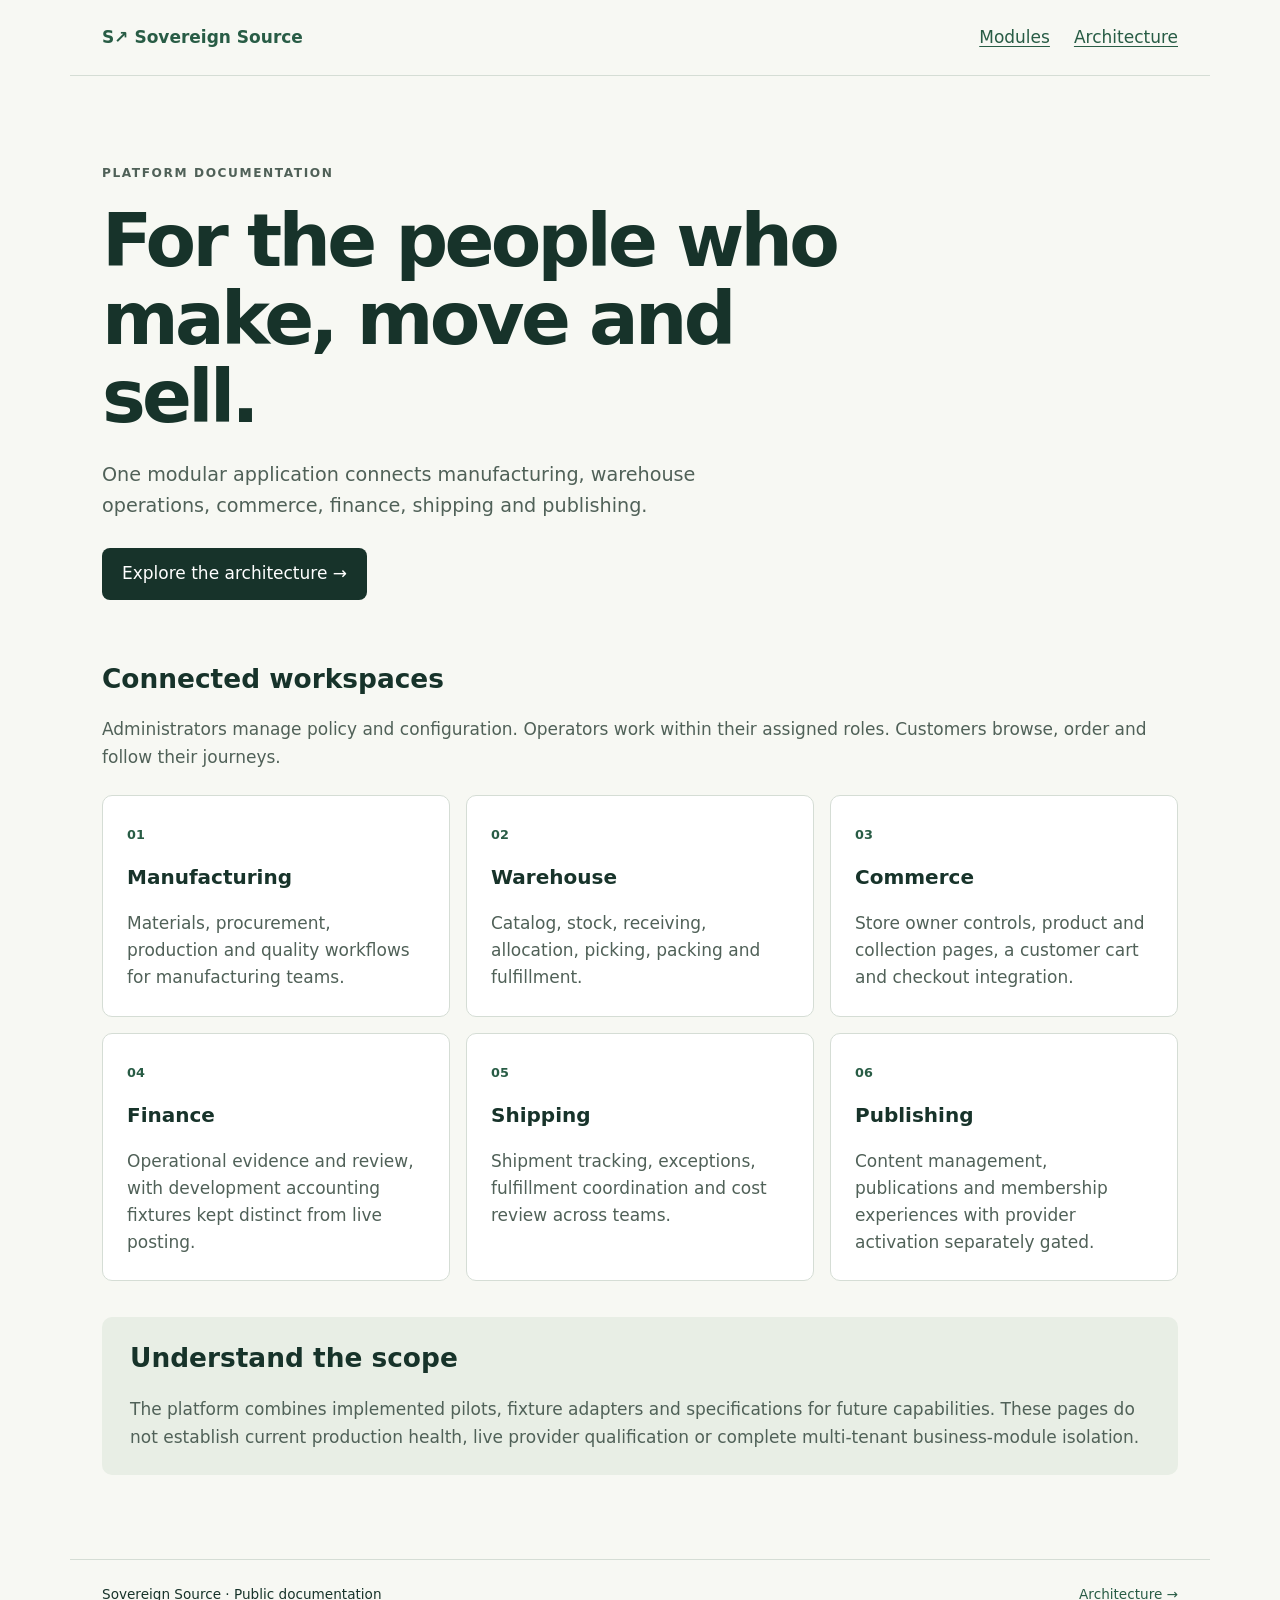
==== index.html @ 1abfea64 "docs: publish curated SaaSx2x documentation" ====
<!doctype html>
<html lang="en">
<head>
  <meta charset="utf-8">
  <meta name="viewport" content="width=device-width, initial-scale=1">
  <meta name="description" content="Sovereign Source: connected manufacturing, warehouse, commerce and business operations.">
  <meta http-equiv="Content-Security-Policy" content="default-src 'none'; style-src 'self'; base-uri 'none'; form-action 'none'">
  <title>Sovereign Source · Documentation</title>
  <link rel="stylesheet" href="styles.css">
</head>
<body>
  <a class="skip" href="#main">Skip to content</a>
  <header><a class="brand" href="index.html">S↗ Sovereign Source</a><nav aria-label="Main"><a href="#modules">Modules</a><a href="architecture.html">Architecture</a></nav></header>
  <main id="main">
    <section class="hero"><p class="eyebrow">Platform documentation</p><h1>For the people who make, move and sell.</h1><p class="lead">One modular application connects manufacturing, warehouse operations, commerce, finance, shipping and publishing.</p><a class="button" href="architecture.html">Explore the architecture →</a></section>
    <section id="modules"><h2>Connected workspaces</h2><p>Administrators manage policy and configuration. Operators work within their assigned roles. Customers browse, order and follow their journeys.</p>
      <div class="grid">
        <article><span class="number">01</span><h3>Manufacturing</h3><p>Materials, procurement, production and quality workflows for manufacturing teams.</p></article>
        <article><span class="number">02</span><h3>Warehouse</h3><p>Catalog, stock, receiving, allocation, picking, packing and fulfillment.</p></article>
        <article><span class="number">03</span><h3>Commerce</h3><p>Store owner controls, product and collection pages, a customer cart and checkout integration.</p></article>
        <article><span class="number">04</span><h3>Finance</h3><p>Operational evidence and review, with development accounting fixtures kept distinct from live posting.</p></article>
        <article><span class="number">05</span><h3>Shipping</h3><p>Shipment tracking, exceptions, fulfillment coordination and cost review across teams.</p></article>
        <article><span class="number">06</span><h3>Publishing</h3><p>Content management, publications and membership experiences with provider activation separately gated.</p></article>
      </div>
    </section>
    <aside class="note"><h2>Understand the scope</h2><p>The platform combines implemented pilots, fixture adapters and specifications for future capabilities. These pages do not establish current production health, live provider qualification or complete multi-tenant business-module isolation.</p></aside>
  </main>
  <footer><span>Sovereign Source · Public documentation</span><a href="architecture.html">Architecture →</a></footer>
</body>
</html>
---- styles.css ----
:root{color-scheme:light;--ink:#17332a;--muted:#506158;--line:#d5ddd5;--accent:#285c45;--paper:#f7f8f3}
*{box-sizing:border-box}html{scroll-behavior:auto}body{margin:0;background:var(--paper);color:var(--ink);font:17px/1.6 system-ui,sans-serif}a{color:var(--accent);text-underline-offset:.2em}a:focus-visible{outline:3px solid #bd620f;outline-offset:5px}header,main,footer{max-width:1140px;margin:auto;padding:24px 32px}header,footer{display:flex;justify-content:space-between;align-items:center;gap:24px}header{border-bottom:1px solid var(--line)}nav{display:flex;gap:24px}.brand{font-weight:800;text-decoration:none}.hero{padding:52px 0 40px;max-width:800px}.eyebrow{text-transform:uppercase;letter-spacing:.13em;font-size:.76rem;font-weight:750}h1{font-size:clamp(2.5rem,6vw,4.6rem);line-height:1.06;letter-spacing:-.05em;margin:18px 0 24px}h2{font-size:1.65rem;line-height:1.25}h3{font-size:1.25rem;margin:14px 0 8px}p{color:var(--muted)}.lead{font-size:1.2rem;max-width:680px}.button{display:inline-block;background:var(--ink);color:white;padding:12px 20px;border-radius:8px;text-decoration:none;margin-top:8px}.grid{display:grid;grid-template-columns:repeat(auto-fit,minmax(min(100%,280px),1fr));gap:16px;margin:24px 0}article{padding:24px;border:1px solid var(--line);background:#fff;border-radius:10px}article p{margin-bottom:0}.number{font-size:.8rem;font-weight:750;color:var(--accent)}.note{padding:24px 28px;background:#e8eee5;border-radius:10px;margin:36px 0}.note h2{margin-top:0}.note p{margin-bottom:0}.flow{display:grid;grid-template-columns:repeat(3,1fr);gap:16px;padding:0;list-style-position:inside}.flow li{padding:24px;background:#e8eee5;border-radius:10px}.flow span{display:block;font-size:.9rem;margin-top:8px;color:var(--muted)}footer{font-size:.85rem;border-top:1px solid var(--line);margin-top:24px}.skip{position:absolute;left:16px;top:-100px;padding:12px;background:white}.skip:focus{top:12px}@media(max-width:600px){header,main,footer{padding:20px}header,footer{align-items:flex-start;flex-direction:column;gap:12px}.hero{padding-top:28px}.flow{grid-template-columns:1fr}}
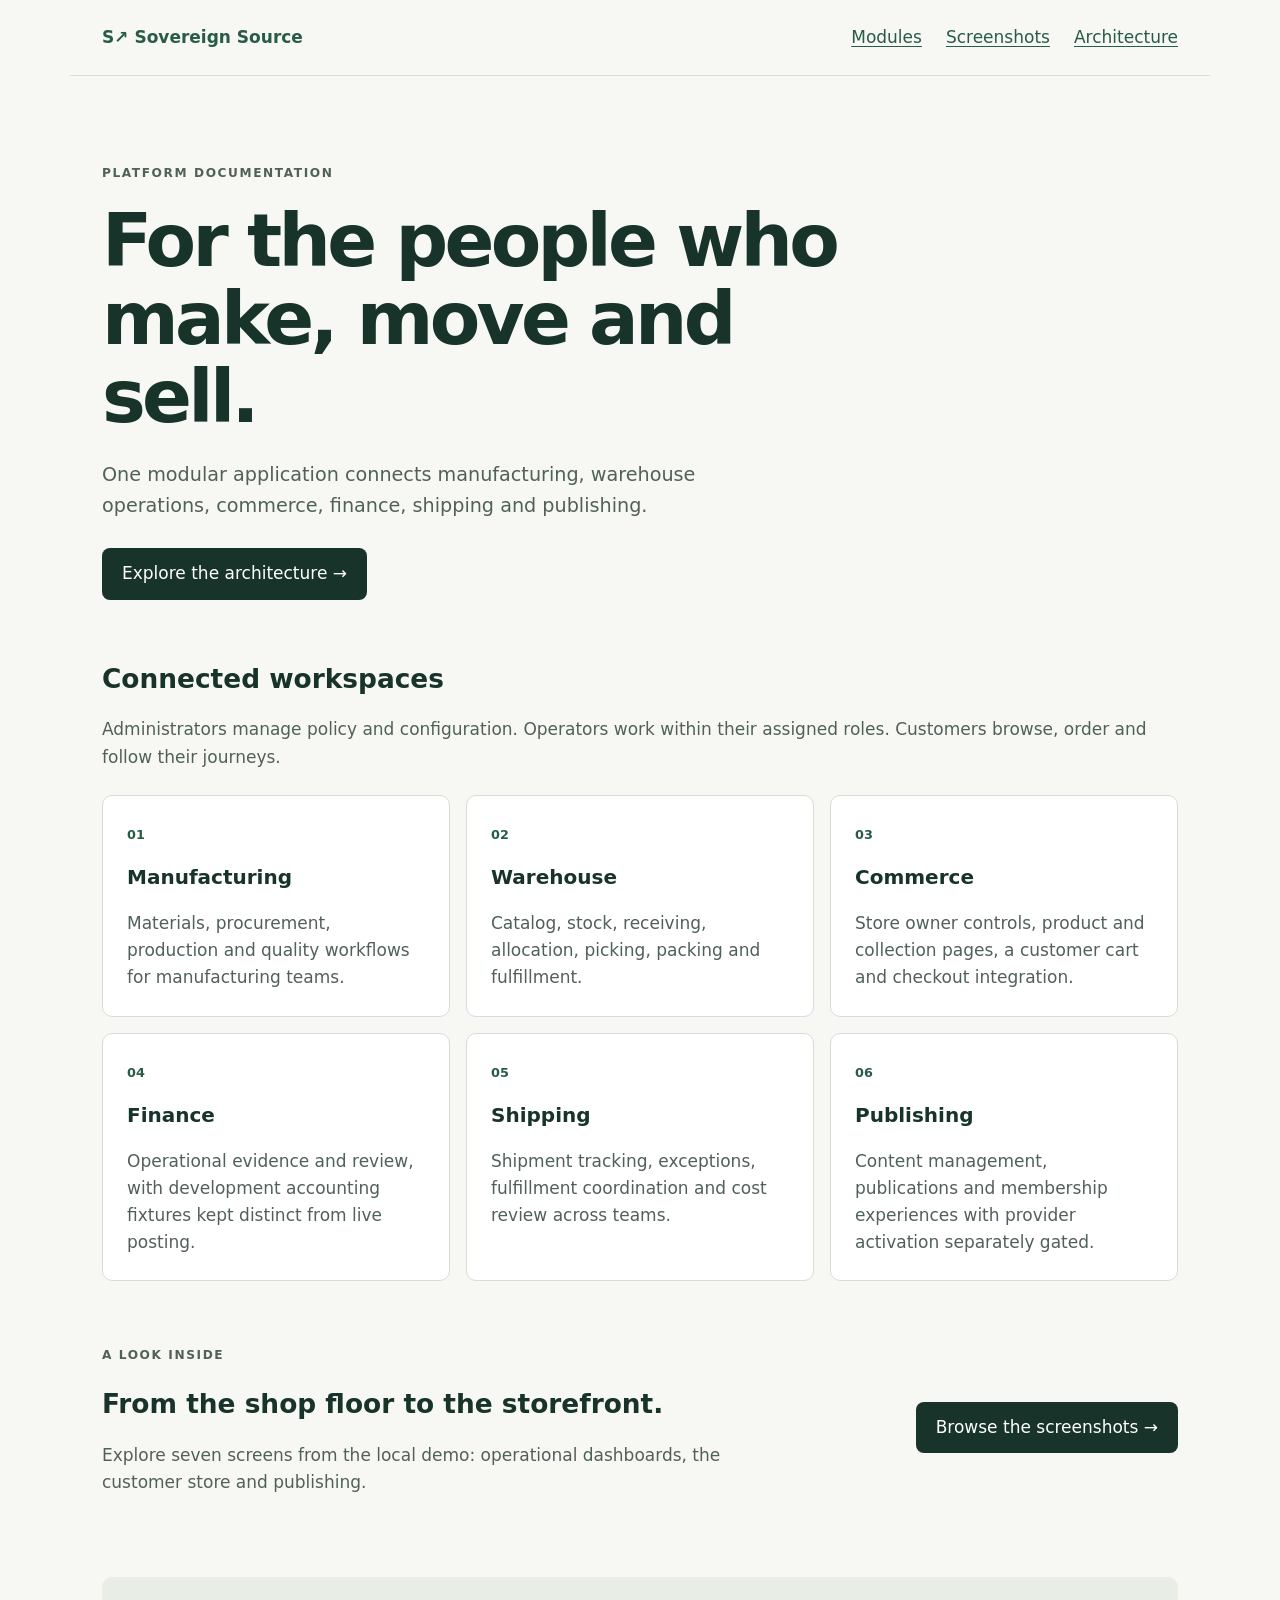
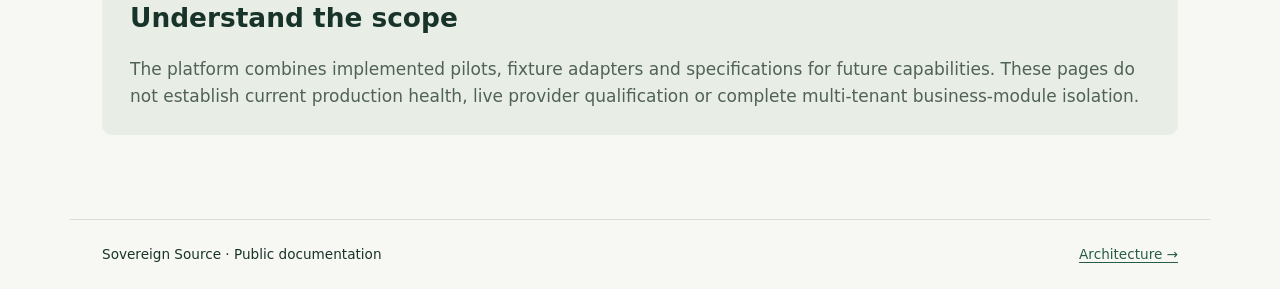
==== commit a162f202: "docs: add reviewed product screenshots" ====
--- a/index.html
+++ b/index.html
@@ -10,7 +10,7 @@
 </head>
 <body>
   <a class="skip" href="#main">Skip to content</a>
-  <header><a class="brand" href="index.html">S↗ Sovereign Source</a><nav aria-label="Main"><a href="#modules">Modules</a><a href="architecture.html">Architecture</a></nav></header>
+  <header><a class="brand" href="index.html">S↗ Sovereign Source</a><nav aria-label="Main"><a href="#modules">Modules</a><a href="screenshots.html">Screenshots</a><a href="architecture.html">Architecture</a></nav></header>
   <main id="main">
     <section class="hero"><p class="eyebrow">Platform documentation</p><h1>For the people who make, move and sell.</h1><p class="lead">One modular application connects manufacturing, warehouse operations, commerce, finance, shipping and publishing.</p><a class="button" href="architecture.html">Explore the architecture →</a></section>
     <section id="modules"><h2>Connected workspaces</h2><p>Administrators manage policy and configuration. Operators work within their assigned roles. Customers browse, order and follow their journeys.</p>
@@ -23,6 +23,7 @@
         <article><span class="number">06</span><h3>Publishing</h3><p>Content management, publications and membership experiences with provider activation separately gated.</p></article>
       </div>
     </section>
+    <section class="gallery-intro"><div><p class="eyebrow">A look inside</p><h2>From the shop floor to the storefront.</h2><p>Explore seven screens from the local demo: operational dashboards, the customer store and publishing.</p></div><a class="button" href="screenshots.html">Browse the screenshots →</a></section>
     <aside class="note"><h2>Understand the scope</h2><p>The platform combines implemented pilots, fixture adapters and specifications for future capabilities. These pages do not establish current production health, live provider qualification or complete multi-tenant business-module isolation.</p></aside>
   </main>
   <footer><span>Sovereign Source · Public documentation</span><a href="architecture.html">Architecture →</a></footer>
--- a/styles.css
+++ b/styles.css
@@ -1,2 +1,5 @@
 :root{color-scheme:light;--ink:#17332a;--muted:#506158;--line:#d5ddd5;--accent:#285c45;--paper:#f7f8f3}
 *{box-sizing:border-box}html{scroll-behavior:auto}body{margin:0;background:var(--paper);color:var(--ink);font:17px/1.6 system-ui,sans-serif}a{color:var(--accent);text-underline-offset:.2em}a:focus-visible{outline:3px solid #bd620f;outline-offset:5px}header,main,footer{max-width:1140px;margin:auto;padding:24px 32px}header,footer{display:flex;justify-content:space-between;align-items:center;gap:24px}header{border-bottom:1px solid var(--line)}nav{display:flex;gap:24px}.brand{font-weight:800;text-decoration:none}.hero{padding:52px 0 40px;max-width:800px}.eyebrow{text-transform:uppercase;letter-spacing:.13em;font-size:.76rem;font-weight:750}h1{font-size:clamp(2.5rem,6vw,4.6rem);line-height:1.06;letter-spacing:-.05em;margin:18px 0 24px}h2{font-size:1.65rem;line-height:1.25}h3{font-size:1.25rem;margin:14px 0 8px}p{color:var(--muted)}.lead{font-size:1.2rem;max-width:680px}.button{display:inline-block;background:var(--ink);color:white;padding:12px 20px;border-radius:8px;text-decoration:none;margin-top:8px}.grid{display:grid;grid-template-columns:repeat(auto-fit,minmax(min(100%,280px),1fr));gap:16px;margin:24px 0}article{padding:24px;border:1px solid var(--line);background:#fff;border-radius:10px}article p{margin-bottom:0}.number{font-size:.8rem;font-weight:750;color:var(--accent)}.note{padding:24px 28px;background:#e8eee5;border-radius:10px;margin:36px 0}.note h2{margin-top:0}.note p{margin-bottom:0}.flow{display:grid;grid-template-columns:repeat(3,1fr);gap:16px;padding:0;list-style-position:inside}.flow li{padding:24px;background:#e8eee5;border-radius:10px}.flow span{display:block;font-size:.9rem;margin-top:8px;color:var(--muted)}footer{font-size:.85rem;border-top:1px solid var(--line);margin-top:24px}.skip{position:absolute;left:16px;top:-100px;padding:12px;background:white}.skip:focus{top:12px}@media(max-width:600px){header,main,footer{padding:20px}header,footer{align-items:flex-start;flex-direction:column;gap:12px}.hero{padding-top:28px}.flow{grid-template-columns:1fr}}
+
+/* Screenshot gallery: static, responsive and without layout shifts. */
+nav{flex-wrap:wrap}.gallery-intro{display:flex;align-items:center;justify-content:space-between;gap:24px;padding:28px 0}.gallery-intro>div{max-width:650px}.gallery-intro .button{flex-shrink:0}.capture-note{font-size:.9rem;max-width:720px}.screen-index{gap:10px;margin-bottom:24px}.screen-index a{padding:6px 12px;border:1px solid var(--line);border-radius:24px;font-size:.85rem;text-decoration:none}.screen-index a:hover{background:#e8eee5}.screens{display:grid;grid-template-columns:repeat(2,minmax(0,1fr));gap:24px}.screen-card{margin:0;min-width:0;border:1px solid var(--line);border-radius:12px;background:#fff;overflow:hidden;scroll-margin-top:24px}.screen-image{display:block;background:#e8eee5;border-bottom:1px solid var(--line)}.screen-image img{display:block;width:100%;height:auto;aspect-ratio:36/25}.screen-image:focus-visible{outline-offset:-4px}.screen-card figcaption{padding:22px}.screen-card h2{font-size:1.2rem;margin:0 0 8px}.screen-card p{font-size:.95rem;margin:0 0 12px}.screen-card figcaption>a{font-size:.9rem;font-weight:650}nav [aria-current=page]{font-weight:750}@media(max-width:760px){.screens{grid-template-columns:1fr}.gallery-intro{display:block}.screen-index{gap:8px}.screen-card figcaption{padding:18px}}
